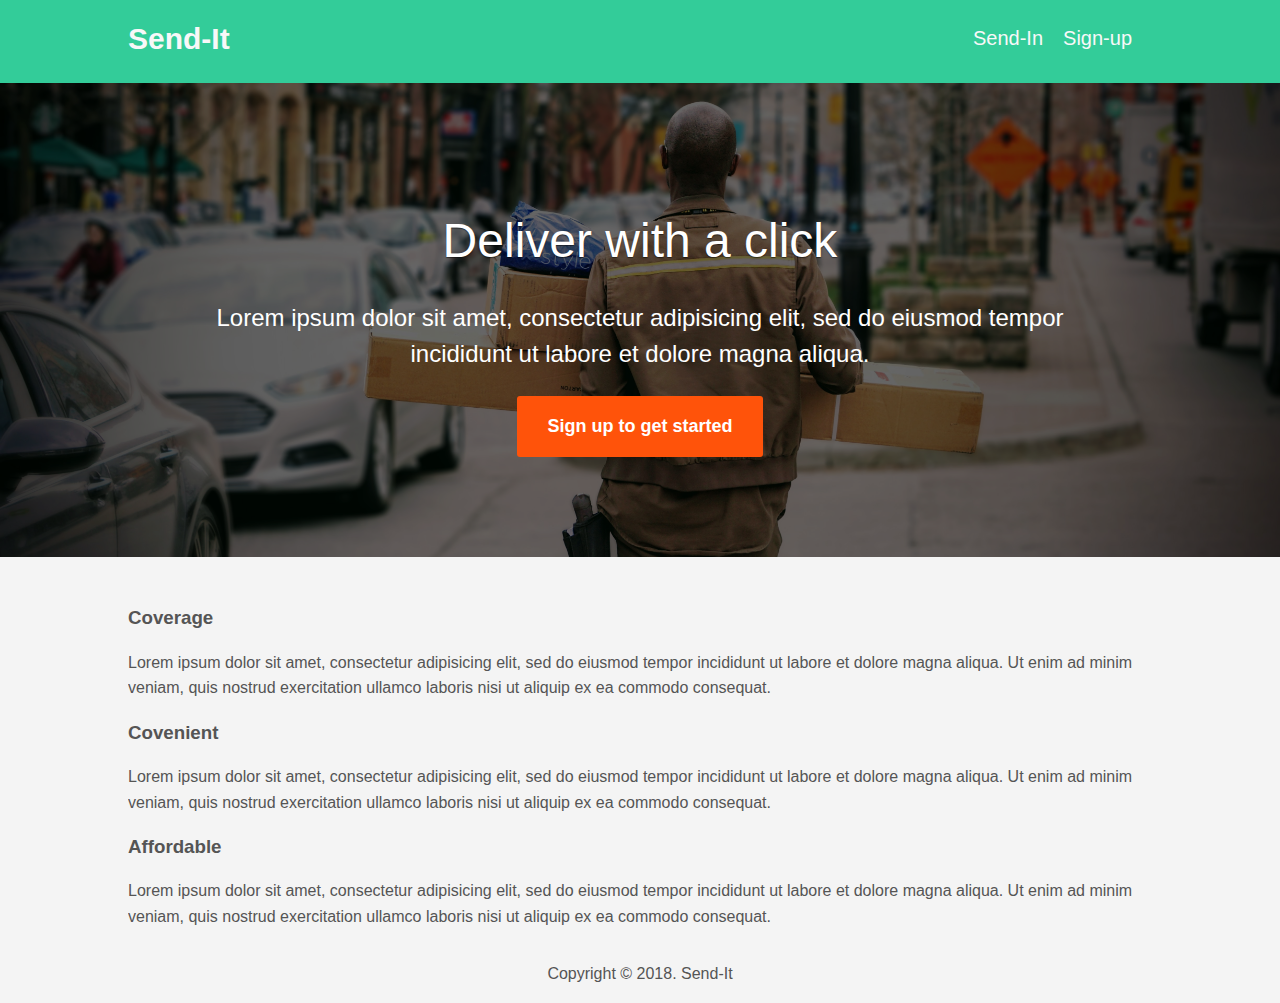
==== UI/index.html @ 1b84d18b "[Feature #161612270] intro header section with a brackground image" ====
<!DOCTYPE html>
<html>
<head>
	<title>Reliable parcel deliveries | Send-It</title>
	<link rel="stylesheet" type="text/css" href="css/style.css">
</head>
<body>
	<header id="main-nav">
		<div class="container">
			<ul>
				<li class="logo"><a href="#">Send-It</a></li>
				<li class="right"><a href="#">Sign-up</a></li>
				<li class="right"><a href="#">Send-In</a></li>
			</ul>
		</div>
	</header>
	<section id="intro">
	<div class="overlay">
		<div class="container">
		<div class="content">
			<h1>Deliver with a click</h1>
			<h3>Lorem ipsum dolor sit amet, consectetur adipisicing elit, sed do eiusmod
				tempor incididunt ut labore et dolore magna aliqua.
			</h3>
			<button class="btn-action"><a href="#">Sign up to get started</a></button>
		</div>
		</div>
		</div>
	</section>
	<section>
		<div class="container">
			<h3>Coverage</h3>
			<p>Lorem ipsum dolor sit amet, consectetur adipisicing elit, sed do eiusmod
				tempor incididunt ut labore et dolore magna aliqua. Ut enim ad minim veniam,
				quis nostrud exercitation ullamco laboris nisi ut aliquip ex ea commodo
				consequat.
			</p>
			<h3>Covenient</h3>
			<p>Lorem ipsum dolor sit amet, consectetur adipisicing elit, sed do eiusmod
				tempor incididunt ut labore et dolore magna aliqua. Ut enim ad minim veniam,
				quis nostrud exercitation ullamco laboris nisi ut aliquip ex ea commodo
				consequat.
			</p>
			<h3>Affordable</h3>
			<p>Lorem ipsum dolor sit amet, consectetur adipisicing elit, sed do eiusmod
				tempor incididunt ut labore et dolore magna aliqua. Ut enim ad minim veniam,
				quis nostrud exercitation ullamco laboris nisi ut aliquip ex ea commodo
				consequat.
			</p>
		</div>
	</section>
	<footer id="footer">
		<p>Copyright &copy; 2018. Send-It</p>
	</footer>
</body>
</html>
---- UI/css/style.css ----
body {
	background-color: #F4F4F4;
	font-size: 16px;
	font-family: Helvetica, Helvetica Nue, sans-serif;
	margin: 0;
	line-height: 1.6em;
	color: #555;
}
.container {
	width: 80%;
	margin: auto;
	overflow: hidden;
}
/** navbar **/
#main-nav {
	background-color: #33CC99;
	color: #FFF;
}
#main-nav ul {
	padding: 10px 0;
	list-style: none;
}
#main-nav li {
	display: inline;
}
#main-nav a {
	text-decoration: none;
	color: #F8F8F8;
	font-size: 20px;
	padding-right: 20px;
}
#main-nav a:hover,
#main-nav a:active {
	color: #E2E2E2;
}
#main-nav .logo a {
	font-size: 30px;
	padding-right: 50px;
	font-weight: 700;
}
#main-nav .right {
	float: right;
}

/** intro section **/
#intro {
	background-image: url('../images/intro-bg.jpg');
	background-position: center center;
	background-size: cover;
	margin-bottom: 30px;
	text-align: center;
	color: #FFF;
}
#intro .overlay {
	background: rgba(0, 0, 0, 0.60);
	min-height: 300px;
}
#intro .content {
	padding: 100px 60px;
}
#intro .content h1 {
	font-size: 3em;
	font-weight: 300;
	line-height: 1.1em;
	text-shadow: 0 1px 1px rgba(0,0,0,0.5);
}
#intro .content h3 {
	font-size: 1.5em;
	line-height: 1.5em;
	font-weight: 300;
}
#intro .btn-action {
	background-color: #FF530A;
	color: #FFF;
	font-size: 18px;
	font-weight: 600;
	padding:20px 30px;
	border: none;
	border-radius: 3px;
}
#intro .btn-action a {
	text-decoration: none;
	color: #FFF;
}

#footer {
	text-align: center;
}
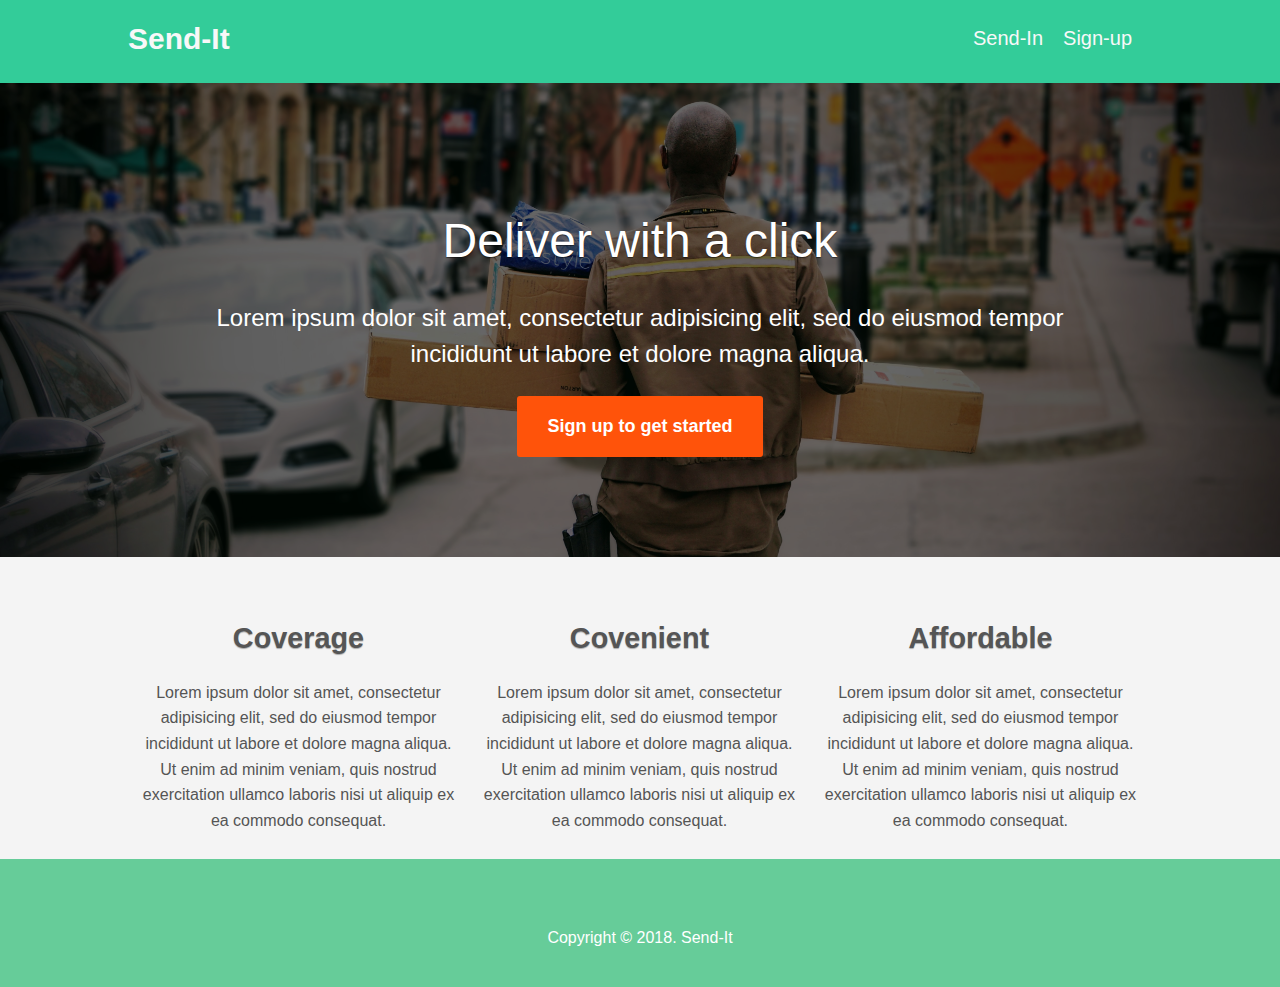
==== commit dfd15d00: "[Feature #161612270] marketing section and footer styling" ====
--- a/UI/index.html
+++ b/UI/index.html
@@ -15,38 +15,44 @@
 		</div>
 	</header>
 	<section id="intro">
-	<div class="overlay">
-		<div class="container">
-		<div class="content">
-			<h1>Deliver with a click</h1>
-			<h3>Lorem ipsum dolor sit amet, consectetur adipisicing elit, sed do eiusmod
-				tempor incididunt ut labore et dolore magna aliqua.
-			</h3>
-			<button class="btn-action"><a href="#">Sign up to get started</a></button>
-		</div>
-		</div>
+		<div class="overlay">
+			<div class="container">
+				<div class="content">
+					<h1>Deliver with a click</h1>
+					<h3>Lorem ipsum dolor sit amet, consectetur adipisicing elit, sed do eiusmod
+						tempor incididunt ut labore et dolore magna aliqua.
+					</h3>
+					<button class="btn-action"><a href="#">Sign up to get started</a></button>
+				</div>
+			</div>
 		</div>
 	</section>
-	<section>
+	<section id="marketing">
 		<div class="container">
-			<h3>Coverage</h3>
-			<p>Lorem ipsum dolor sit amet, consectetur adipisicing elit, sed do eiusmod
-				tempor incididunt ut labore et dolore magna aliqua. Ut enim ad minim veniam,
-				quis nostrud exercitation ullamco laboris nisi ut aliquip ex ea commodo
-				consequat.
-			</p>
-			<h3>Covenient</h3>
-			<p>Lorem ipsum dolor sit amet, consectetur adipisicing elit, sed do eiusmod
-				tempor incididunt ut labore et dolore magna aliqua. Ut enim ad minim veniam,
-				quis nostrud exercitation ullamco laboris nisi ut aliquip ex ea commodo
-				consequat.
-			</p>
-			<h3>Affordable</h3>
-			<p>Lorem ipsum dolor sit amet, consectetur adipisicing elit, sed do eiusmod
-				tempor incididunt ut labore et dolore magna aliqua. Ut enim ad minim veniam,
-				quis nostrud exercitation ullamco laboris nisi ut aliquip ex ea commodo
-				consequat.
-			</p>
+			<div class="item">
+				<h3>Coverage</h3>
+				<p>Lorem ipsum dolor sit amet, consectetur adipisicing elit, sed do eiusmod
+					tempor incididunt ut labore et dolore magna aliqua. Ut enim ad minim veniam,
+					quis nostrud exercitation ullamco laboris nisi ut aliquip ex ea commodo
+					consequat.
+				</p>
+			</div>
+			<div class="item">
+				<h3>Covenient</h3>
+				<p>Lorem ipsum dolor sit amet, consectetur adipisicing elit, sed do eiusmod
+					tempor incididunt ut labore et dolore magna aliqua. Ut enim ad minim veniam,
+					quis nostrud exercitation ullamco laboris nisi ut aliquip ex ea commodo
+					consequat.
+				</p>
+			</div>
+			<div class="item">
+				<h3>Affordable</h3>
+				<p>Lorem ipsum dolor sit amet, consectetur adipisicing elit, sed do eiusmod
+					tempor incididunt ut labore et dolore magna aliqua. Ut enim ad minim veniam,
+					quis nostrud exercitation ullamco laboris nisi ut aliquip ex ea commodo
+					consequat.
+				</p>
+			</div>
 		</div>
 	</section>
 	<footer id="footer">
--- a/UI/css/style.css
+++ b/UI/css/style.css
@@ -82,7 +82,23 @@
 	text-decoration: none;
 	color: #FFF;
 }
-
+/** marketting **/
+#marketing .item {
+	padding: 10px;
+	float: left;
+	width: 33.3%;
+	box-sizing: border-box;
+	text-align: center;
+}
+#marketing .item h3 {
+	font-size: 1.8em;
+	text-align: center;
+	font-weight: 600;
+	text-shadow: 0 1px  1px rgba(0, 0, 0, 0.3);
+}
 #footer {
+	background-color: #66CC99;
+	padding: 50px 20px 20px 20px;
 	text-align: center;
+	color: #FFF;
 }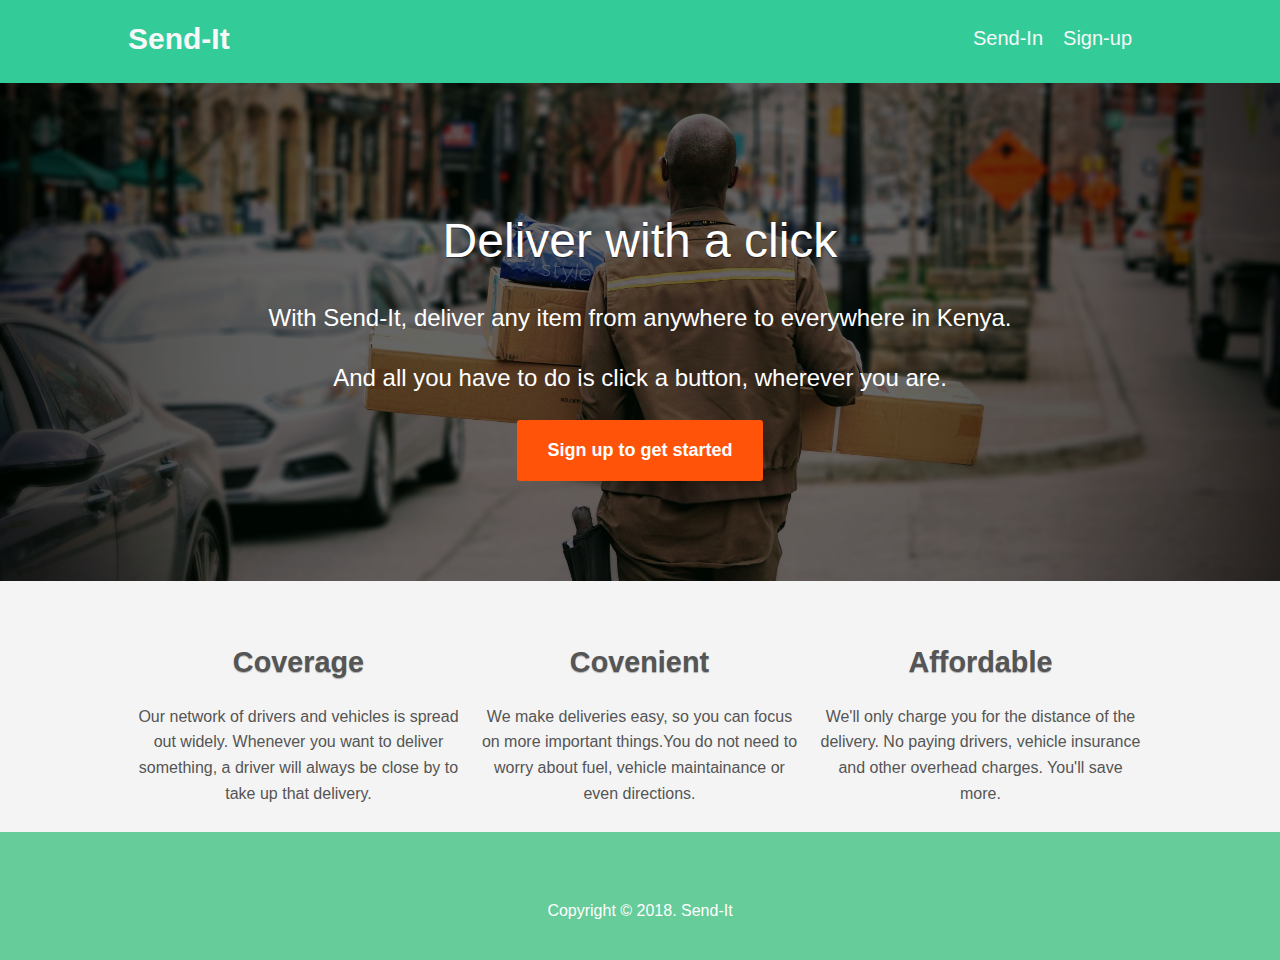
==== commit 32f68a57: "[Feature #161612270] write the marketing copy for the landing page" ====
--- a/UI/index.html
+++ b/UI/index.html
@@ -19,9 +19,9 @@
 			<div class="container">
 				<div class="content">
 					<h1>Deliver with a click</h1>
-					<h3>Lorem ipsum dolor sit amet, consectetur adipisicing elit, sed do eiusmod
-						tempor incididunt ut labore et dolore magna aliqua.
-					</h3>
+					<h3>With Send-It, deliver any item from anywhere to everywhere in Kenya.</h3>
+					<h3>And all you have to do is click a button, wherever you are.</h3>
+
 					<button class="btn-action"><a href="#">Sign up to get started</a></button>
 				</div>
 			</div>
@@ -31,27 +31,17 @@
 		<div class="container">
 			<div class="item">
 				<h3>Coverage</h3>
-				<p>Lorem ipsum dolor sit amet, consectetur adipisicing elit, sed do eiusmod
-					tempor incididunt ut labore et dolore magna aliqua. Ut enim ad minim veniam,
-					quis nostrud exercitation ullamco laboris nisi ut aliquip ex ea commodo
-					consequat.
-				</p>
+				<p>Our network of drivers and vehicles is spread out widely. Whenever you want to deliver something, a driver will always be close by to take up that delivery.
+			</p>
 			</div>
 			<div class="item">
 				<h3>Covenient</h3>
-				<p>Lorem ipsum dolor sit amet, consectetur adipisicing elit, sed do eiusmod
-					tempor incididunt ut labore et dolore magna aliqua. Ut enim ad minim veniam,
-					quis nostrud exercitation ullamco laboris nisi ut aliquip ex ea commodo
-					consequat.
-				</p>
+				<p>We make deliveries easy, so you can focus on more important things.You do not need to worry about fuel, vehicle maintainance or even directions.</p>
 			</div>
 			<div class="item">
 				<h3>Affordable</h3>
-				<p>Lorem ipsum dolor sit amet, consectetur adipisicing elit, sed do eiusmod
-					tempor incididunt ut labore et dolore magna aliqua. Ut enim ad minim veniam,
-					quis nostrud exercitation ullamco laboris nisi ut aliquip ex ea commodo
-					consequat.
-				</p>
+				<p>We'll only charge you for the distance of the delivery. No paying drivers, vehicle insurance and other overhead charges. You'll save more.
+			</p>
 			</div>
 		</div>
 	</section>
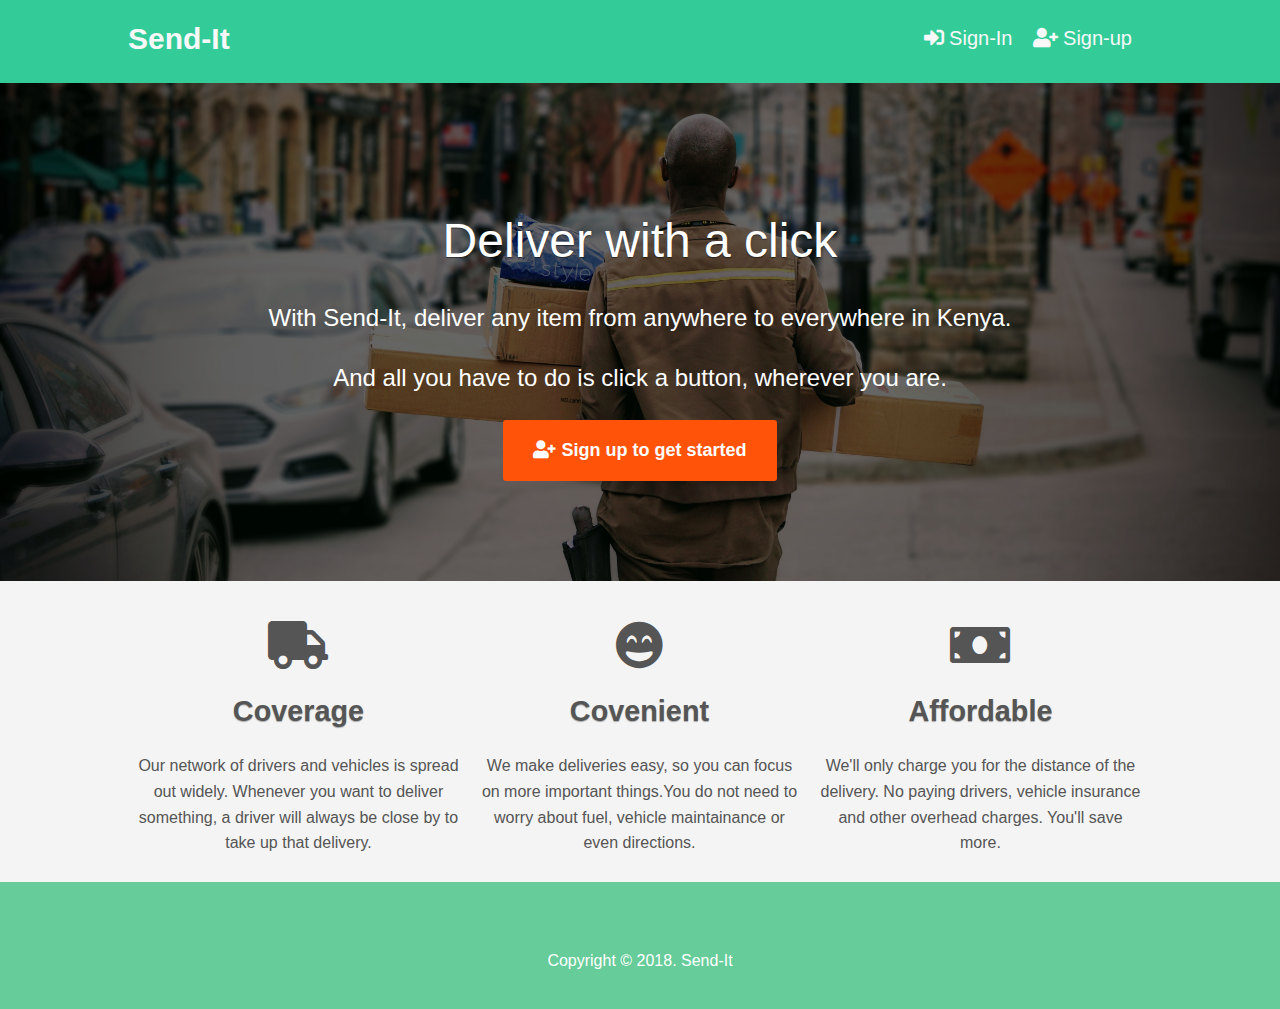
==== commit 17b76eed: "[Feature #161612270] fontawesome icons to make things pretty" ====
--- a/UI/index.html
+++ b/UI/index.html
@@ -2,6 +2,7 @@
 <html>
 <head>
 	<title>Reliable parcel deliveries | Send-It</title>
+	<link rel="stylesheet" type="text/css" href="fontawesome/css/all.css">
 	<link rel="stylesheet" type="text/css" href="css/style.css">
 </head>
 <body>
@@ -9,8 +10,8 @@
 		<div class="container">
 			<ul>
 				<li class="logo"><a href="#">Send-It</a></li>
-				<li class="right"><a href="#">Sign-up</a></li>
-				<li class="right"><a href="#">Send-In</a></li>
+				<li class="right"><a href="#"><i class="fas fa-user-plus"></i> Sign-up</a></li>
+				<li class="right"><a href="#"><i class="fas fa-sign-in-alt"></i> Sign-In</a></li>
 			</ul>
 		</div>
 	</header>
@@ -22,7 +23,7 @@
 					<h3>With Send-It, deliver any item from anywhere to everywhere in Kenya.</h3>
 					<h3>And all you have to do is click a button, wherever you are.</h3>
 
-					<button class="btn-action"><a href="#">Sign up to get started</a></button>
+					<button class="btn-action"><a href="#"><i class="fas fa-user-plus"></i> Sign up to get started</a></button>
 				</div>
 			</div>
 		</div>
@@ -30,18 +31,21 @@
 	<section id="marketing">
 		<div class="container">
 			<div class="item">
+				<i class="fas fa-3x fa-truck"></i>
 				<h3>Coverage</h3>
 				<p>Our network of drivers and vehicles is spread out widely. Whenever you want to deliver something, a driver will always be close by to take up that delivery.
-			</p>
+				</p>
 			</div>
 			<div class="item">
+				<i class="fas fa-3x fa-grin-beam"></i>
 				<h3>Covenient</h3>
 				<p>We make deliveries easy, so you can focus on more important things.You do not need to worry about fuel, vehicle maintainance or even directions.</p>
 			</div>
 			<div class="item">
+				<i class="fas fa-3x fa-money-bill"></i>
 				<h3>Affordable</h3>
 				<p>We'll only charge you for the distance of the delivery. No paying drivers, vehicle insurance and other overhead charges. You'll save more.
-			</p>
+				</p>
 			</div>
 		</div>
 	</section>
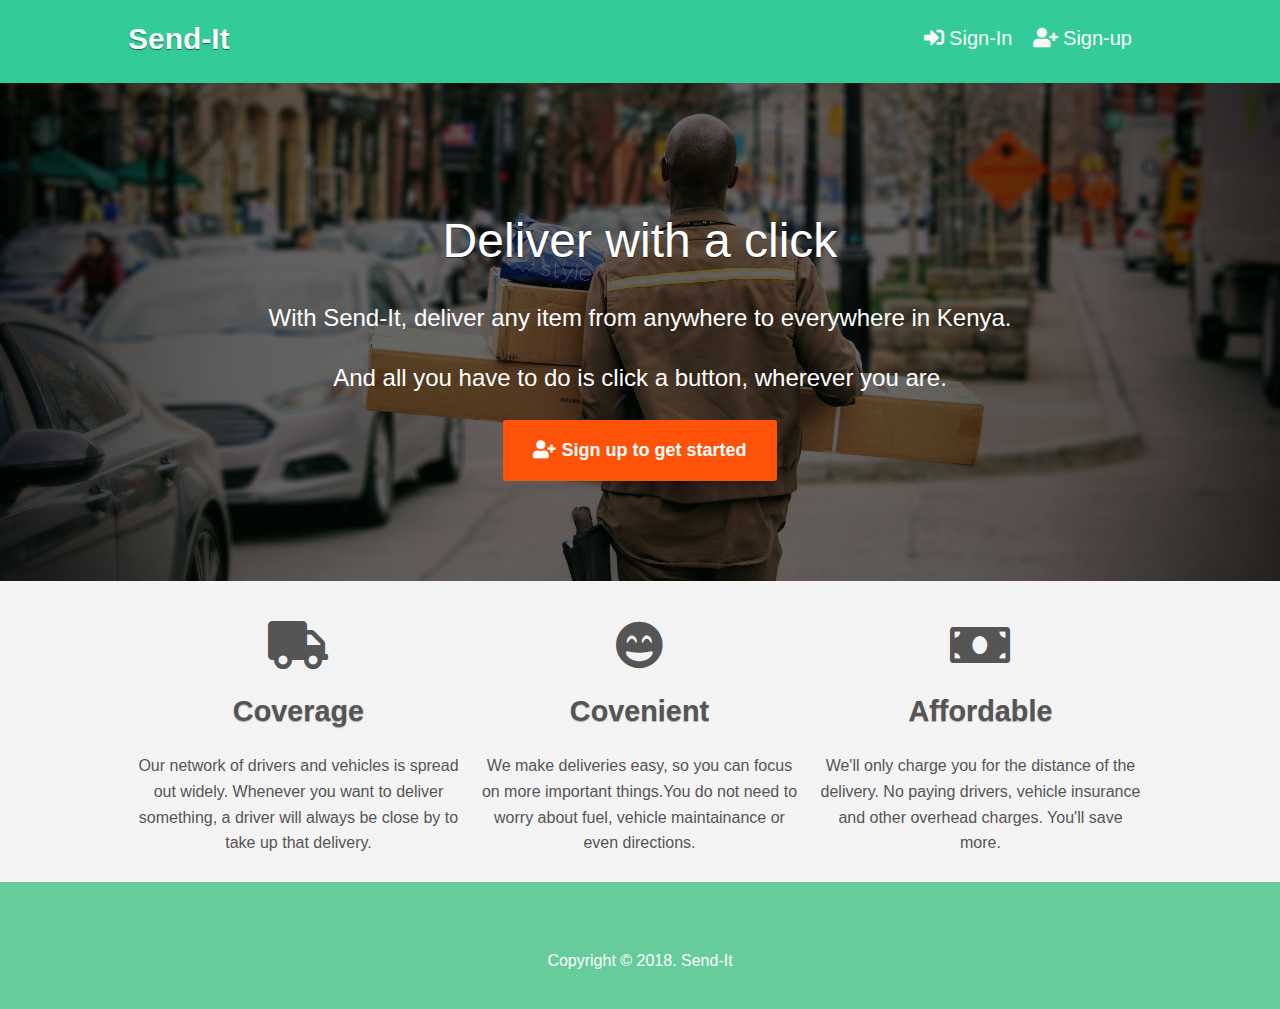
==== commit a056440e: "[Feature #161612270] add links to signup and login pages" ====
--- a/UI/index.html
+++ b/UI/index.html
@@ -9,9 +9,9 @@
 	<header id="main-nav">
 		<div class="container">
 			<ul>
-				<li class="logo"><a href="#">Send-It</a></li>
-				<li class="right"><a href="#"><i class="fas fa-user-plus"></i> Sign-up</a></li>
-				<li class="right"><a href="#"><i class="fas fa-sign-in-alt"></i> Sign-In</a></li>
+				<li class="logo"><a href="index.html">Send-It</a></li>
+				<li class="right"><a href="signup.html"><i class="fas fa-user-plus"></i> Sign-up</a></li>
+				<li class="right"><a href="login.html"><i class="fas fa-sign-in-alt"></i> Sign-In</a></li>
 			</ul>
 		</div>
 	</header>
@@ -23,7 +23,7 @@
 					<h3>With Send-It, deliver any item from anywhere to everywhere in Kenya.</h3>
 					<h3>And all you have to do is click a button, wherever you are.</h3>
 
-					<button class="btn-action"><a href="#"><i class="fas fa-user-plus"></i> Sign up to get started</a></button>
+					<button class="btn-action"><a href="signup.html"><i class="fas fa-user-plus"></i> Sign up to get started</a></button>
 				</div>
 			</div>
 		</div>
--- a/UI/css/style.css
+++ b/UI/css/style.css
@@ -37,6 +37,7 @@
 	font-size: 30px;
 	padding-right: 50px;
 	font-weight: 700;
+	text-shadow: 0 1px 1px rgba(0,0,0,0.5);
 }
 #main-nav .right {
 	float: right;
@@ -96,9 +97,45 @@
 	font-weight: 600;
 	text-shadow: 0 1px  1px rgba(0, 0, 0, 0.3);
 }
+/** footer **/
 #footer {
 	background-color: #66CC99;
 	padding: 50px 20px 20px 20px;
 	text-align: center;
 	color: #FFF;
-}+}
+
+/** mobile **/
+@media(max-width:600px){
+	.container {
+		width: 100%;
+	}
+	#main-nav li {
+		line-height: 1.8em;
+		text-align: center;
+		float: none;
+		display: block;
+	}
+	#main-nav .logo a {
+		padding-right: 0;
+	}
+	#main-nav .right {
+		float: none;
+	}
+	#intro .overlay {
+		background: rgba(0, 0, 0, 0.80);
+	}
+	#intro .content {
+		padding: 20px 0 40px 0;
+	}
+	#intro .content h1 {
+		font-size: 2.2em;
+	}
+	#intro .content h3 {
+		font-size: 1em;
+	}
+	#marketing .item {
+		float: none;
+		width: 100%;
+	}
+}
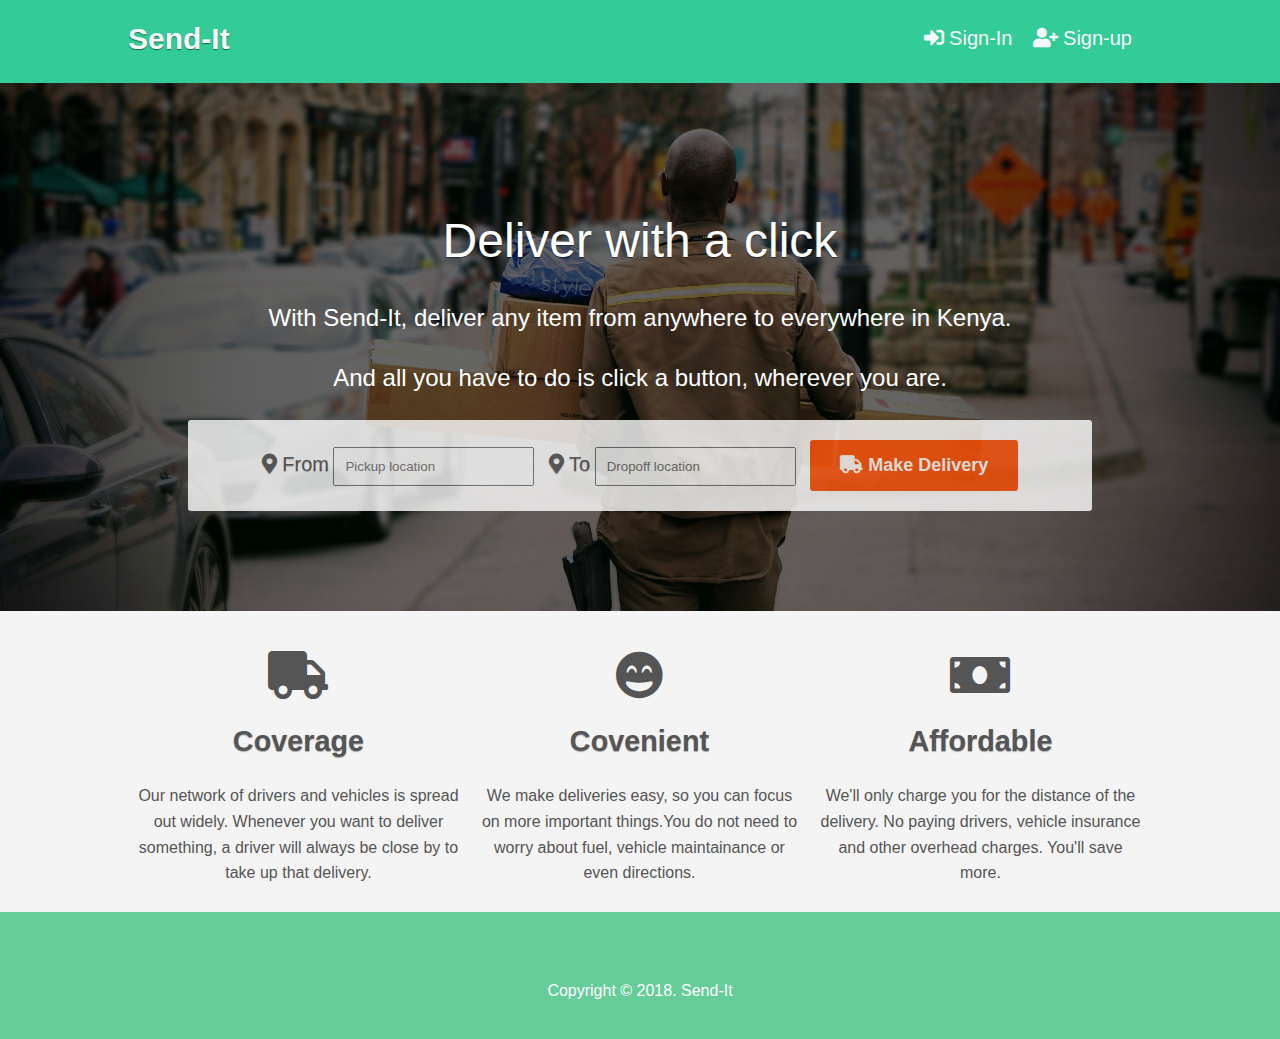
==== commit 2ce9fee6: "[Feature #161612270] add inline delivery order form" ====
--- a/UI/index.html
+++ b/UI/index.html
@@ -22,8 +22,13 @@
 					<h1>Deliver with a click</h1>
 					<h3>With Send-It, deliver any item from anywhere to everywhere in Kenya.</h3>
 					<h3>And all you have to do is click a button, wherever you are.</h3>
-
-					<button class="btn-action"><a href="signup.html"><i class="fas fa-user-plus"></i> Sign up to get started</a></button>
+					<form class="order-form">
+					<label><i class="fas fa-map-marker-alt"></i> From</label>
+					<input type="text" name="from" placeholder="Pickup location">
+					<label><i class="fas fa-map-marker-alt"></i> To</label>
+					<input type="text" name="To" placeholder="Dropoff location">
+					<button class="btn-action"><a href="new-order.html"><i class="fas fa-truck"></i> Make Delivery</a></button>
+					</form>
 				</div>
 			</div>
 		</div>
--- a/UI/css/style.css
+++ b/UI/css/style.css
@@ -75,13 +75,30 @@
 	color: #FFF;
 	font-size: 18px;
 	font-weight: 600;
-	padding:20px 30px;
+	padding:15px 30px;
 	border: none;
 	border-radius: 3px;
 }
 #intro .btn-action a {
 	text-decoration: none;
 	color: #FFF;
+}
+#intro .order-form {
+	background-color: #FFF;
+	padding: 20px;
+	border: none;
+	border-radius: 3px;
+	opacity: 0.8;
+}
+
+#intro .order-form input[type="text"] {
+	padding: 10px;
+	margin-right: 10px;
+}
+#intro .order-form label {
+	font-size: 20px;
+	color: #555;
+	text-shadow: 0 1px  1px rgba(0, 0, 0, 0.3);
 }
 /** marketting **/
 #marketing .item {
